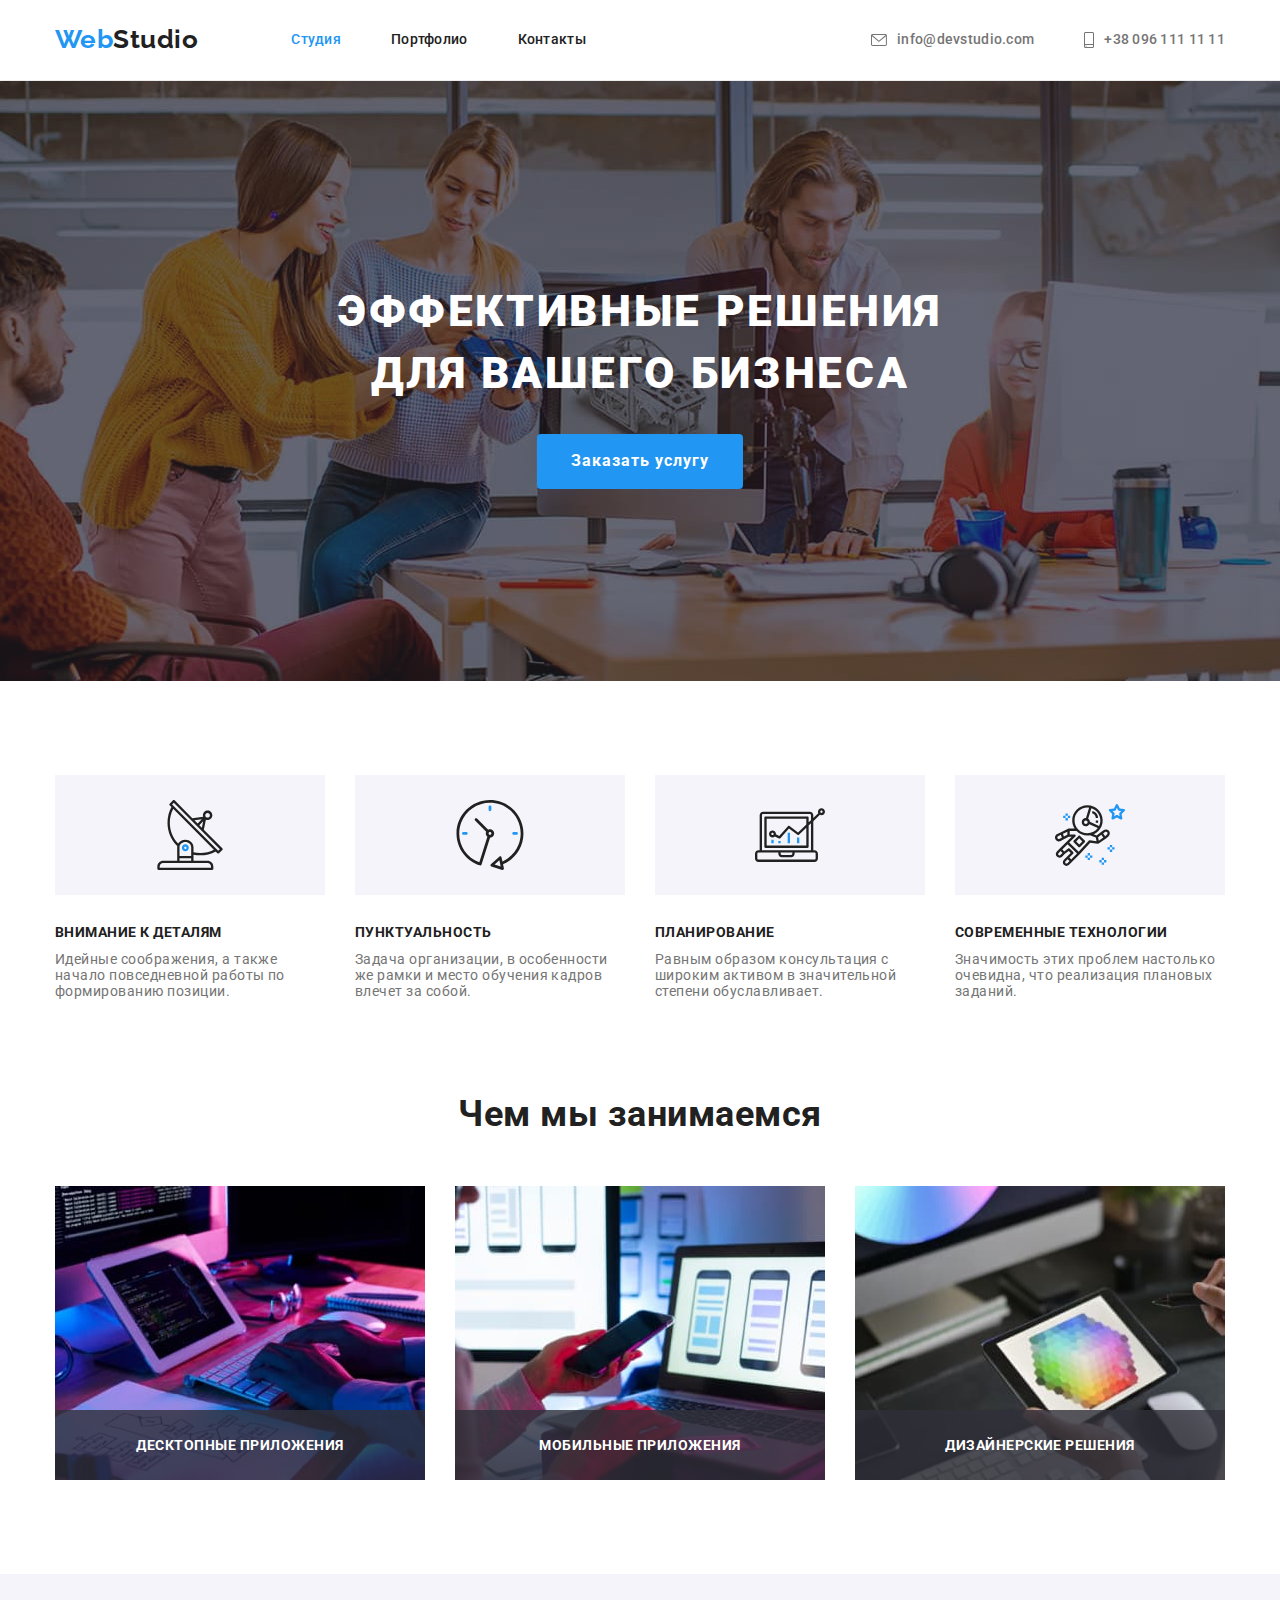
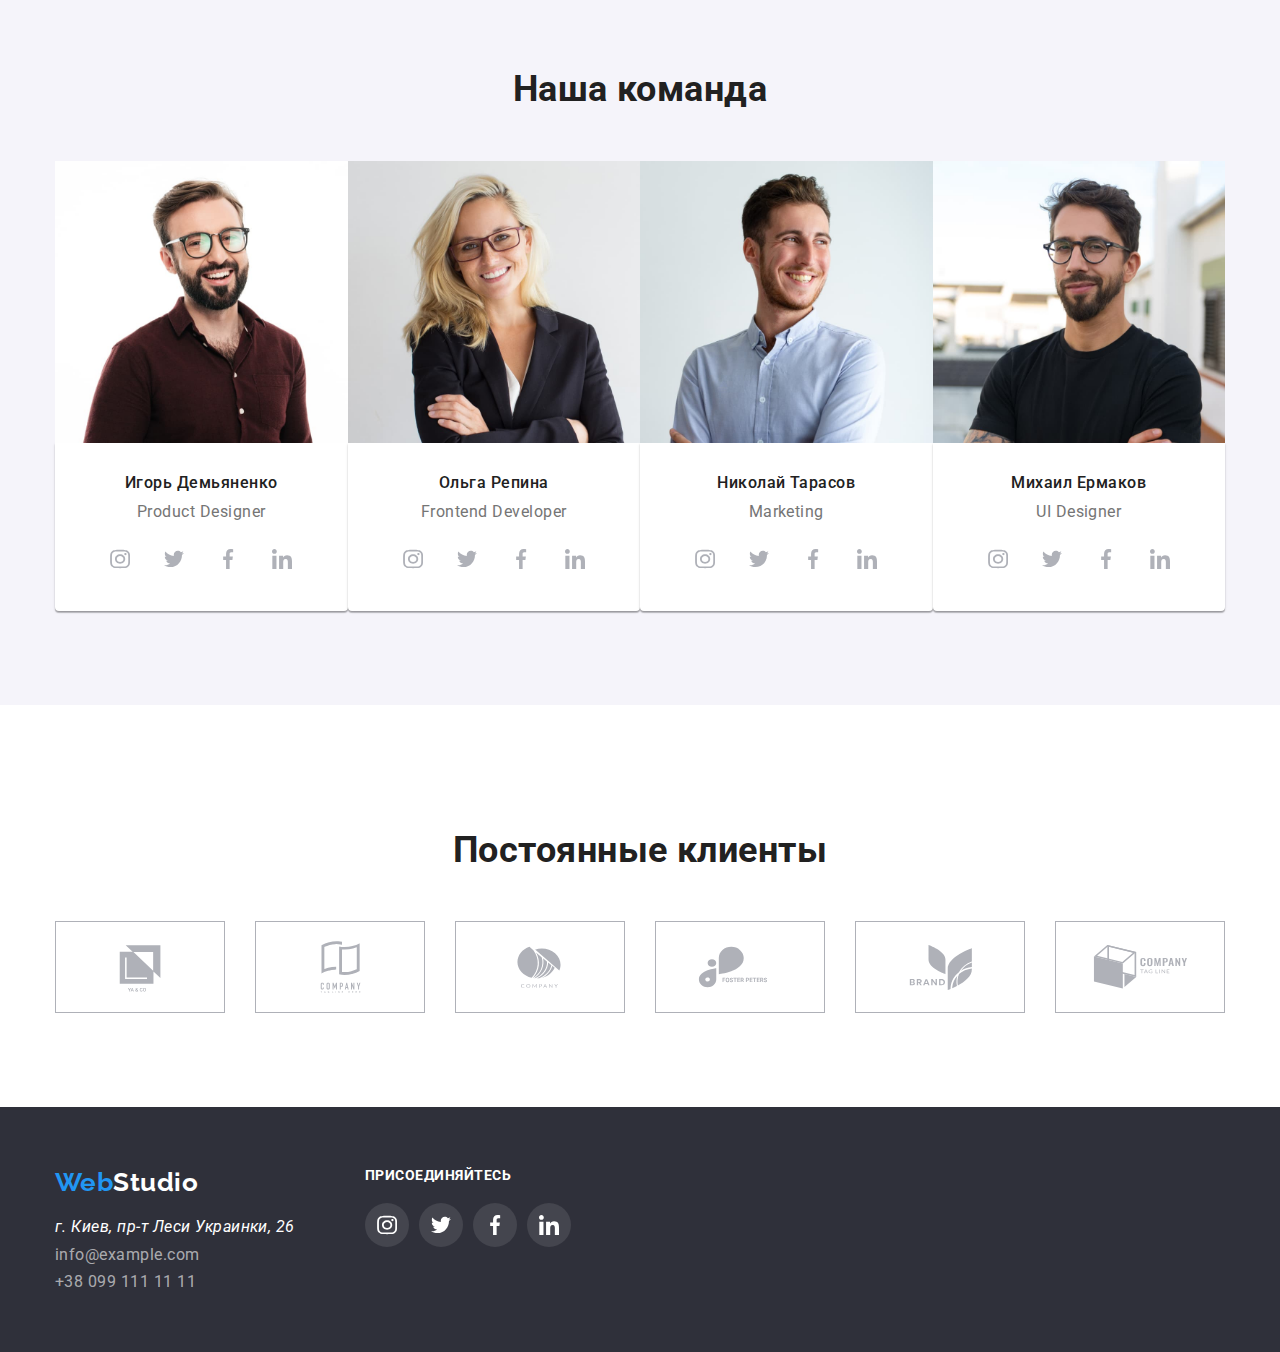
==== index.html @ 7fe3af75 "абсолютное позиционирование в секции "чем мы занимаемся"" ====
<!DOCTYPE html>
<html lang="ru">
<head>
    <meta charset="UTF-8">
    <meta http-equiv="X-UA-Compatible" content="IE=edge">
    <meta name="viewport" content="width=h, initial-scale=1.0">
    <title>Document</title>
    <link rel="preconnect" href="https://fonts.gstatic.com">
    <link href="https://fonts.googleapis.com/css2?family=Raleway:wght@700&family=Roboto:wght@400;500;700;900&display=swap"
        rel="stylesheet">
    <link rel="stylesheet" href="https://cdnjs.cloudflare.com/ajax/libs/modern-normalize/1.0.0/modern-normalize.min.css">
    <link rel="stylesheet" href="./css/styles.css"> 
</head>
<body >
    <!--Хэдер-->
<header class="header">
    <div class="container main-nav">
        <nav class="nav">
        <a href="" class="logo">Web<span class="logo-accent">Studio</span> </a>
        <ul class="nav-list">
            <li class="nav-list-item"><a href="" class="link current">Студия</a></li>
            <li class="nav-list-item"><a href="./portfolio.html" class="link">Портфолио</a></li>
            <li class="nav-list-item"><a href="#contacts" class="link">Контакты</a></li>
        </ul>
        </nav>
        <ul class="list-contacts">
        <li class="item-contacts"><a href="mailto:info@devstudio.com" class="header-contacts">
             <svg class="header-icon" width="16" height="12"><use href="./images/icons/symbol-defs.svg#icon-envelope-opt"></use></svg> info@devstudio.com</a>
        </li>
        <li class="item-contacts"><a href="tel:+380961111111" class="header-contacts"> 
            <svg class="header-icon" width="10" height="16"><use href="./images/icons/symbol-defs.svg#icon-smartphone-opt"></use></svg> +38 096 111 11 11 </a>
        </li>
        </ul>
    </div>
</header>
<!--Основной блок-->
<main>
<!--герой-->
    <section class="hero">
        <div class="overlay">
        <h1 class="hero-title">Эффективные решения для вашего бизнеса</h1>
        <button type="button" class="hero-button">Заказать услугу</button>
        </div>
    </section>
<!--Особенности-->
    <section class="section features">
        <div class="container">
            <h2 class="hidden">Особенности</h2>
            <ul class="list-features">
                <li class="list-features-item">
                    <div class="icon-background">
                    <svg class="features-icon" width="70" height="70">
                        <use href="./images/icons/symbol-defs.svg#icon-antenna"></use>
                    </svg>
                    </div>
                <h3 class="subtitle">Внимание к деталям</h3>
                <p class="text">Идейные соображения, а также начало повседневной работы по формированию позиции.</p>
                </li>
                <li class="list-features-item">
                    <div class="icon-background">
                    <svg class="features-icon" width="70" height="70">
                        <use href="./images/icons/symbol-defs.svg#icon-clock"></use>
                    </svg>
                    </div>
                <h3 class="subtitle">Пунктуальность</h3>
                <p class="text">Задача организации, в особенности же рамки и место обучения кадров влечет за собой.</p>
                </li>
                <li class="list-features-item">
                    <div class="icon-background">
                    <svg class="features-icon" width="70" height="70">
                        <use href="./images/icons/symbol-defs.svg#icon-diagram"></use>
                    </svg>
                    </div>
                <h3 class="subtitle">Планирование</h3>
                <p class="text">Равным образом консультация с широким активом в значительной степени обуславливает.</p>
                </li>
                <li class="list-features-item">
                    <div class="icon-background">
                    <svg class="features-icon" width="70" height="70">
                        <use href="./images/icons/symbol-defs.svg#icon-astronaut"></use>
                    </svg>
                    </div>
                <h3 class="subtitle">Современные технологии</h3>
                <p class="text">Значимость этих проблем настолько очевидна, что реализация плановых заданий.</p>
                </li>
            </ul>
    </div>
    </section>
<!--Чем мы занимаемся-->
    <section class="section doing">
        <div class="container">
            <h2 class="studio-section-title">Чем мы занимаемся</h2>
            <ul class="list-doing">
                <li> <div class="doing-thumb"> <img src="images/box1(1).jpg" alt="работа за ноутбуком" width="370"> <p class="doing-action">десктопные приложения</p> </div> </li>
                <li> <div class="doing-thumb"> <img src="images/box2(1).jpg" alt="мобильный телефон" width="370"> <p class="doing-action">мобильные приложения</p> </div> </li> 
                <li> <div class="doing-thumb"> <img src="images/box3(1).jpg" alt="цветовые решения" width="370"> <p class="doing-action">дизайнерские решения</p> </div> </li>
            </ul>
        </div>
    </section>
 <!--Команда-->
    <section class="section team">
        <div class="container">
            <h2 class="studio-section-title">Наша команда</h2>
            <ul class="list-team">
                <li> <img class="img-team" src="images/img-1.jpg" alt="фото" width="270">
                    <div class="wrapper-team" ><h3 class="subtitle">Игорь Демьяненко</h3>
                    <p class="text">Product Designer</p>
                    <ul class="team-list-social-media">
                        <li class="team-item-social-media"> 
                        <a class="wrapper-social-link"  href=""> <svg class="team-symbol-link" width="20" height="20"><use href="./images/icons/symbol-defs.svg#icon-instagram-opt"></use></svg> </a>
                        </li>
                        <li class="team-item-social-media"> 
                        <a class="wrapper-social-link" href=""> <svg class="team-symbol-link" width="20" height="20"><use href="./images/icons/symbol-defs.svg#icon-twitter-opt"></use></svg> </a>
                        </li>
                        <li class="team-item-social-media"> 
                        <a class="wrapper-social-link" href=""> <svg class="team-symbol-link" width="20" height="20"><use href="./images/icons/symbol-defs.svg#icon-facebook-opt"></use></svg> </a>
                        </li>
                        <li class="team-item-social-media"> 
                        <a class="wrapper-social-link" href=""> <svg class="team-symbol-link" width="20" height="20"><use href="./images/icons/symbol-defs.svg#icon-linkedin-opt"></use></svg> </a>
                        </li>
                    </ul>
                    </div>
                    
                </li>
                <li> <img class="img-team" src="images/img-2.jpg" alt="фото" width="270">
                    <div class="wrapper-team"><h3 class="subtitle">Ольга Репина</h3>
                    <p class="text">Frontend Developer</p>
                    <ul class="team-list-social-media">
                        <li class="team-item-social-media">
                            <a class="wrapper-social-link" href=""> <svg class="team-symbol-link" width="20" height="20">
                                    <use href="./images/icons/symbol-defs.svg#icon-instagram-opt"></use>
                                </svg> </a>
                        </li>
                        <li class="team-item-social-media">
                            <a class="wrapper-social-link" href=""> <svg class="team-symbol-link" width="20" height="20">
                                    <use href="./images/icons/symbol-defs.svg#icon-twitter-opt"></use>
                                </svg> </a>
                        </li>
                        <li class="team-item-social-media">
                            <a class="wrapper-social-link" href=""> <svg class="team-symbol-link" width="20" height="20">
                                    <use href="./images/icons/symbol-defs.svg#icon-facebook-opt"></use>
                                </svg> </a>
                        </li>
                        <li class="team-item-social-media">
                            <a class="wrapper-social-link" href=""> <svg class="team-symbol-link" width="20" height="20">
                                    <use href="./images/icons/symbol-defs.svg#icon-linkedin-opt"></use>
                                </svg> </a>
                        </li>
                    </ul>
                </div>
                </li>
                <li> <img class="img-team" src="images/img-3.jpg" alt="фото" width="270">
                   <div class="wrapper-team"><h3 class="subtitle">Николай Тарасов</h3>
                <p class="text">Marketing</p>
                <ul class="team-list-social-media">
                    <li class="team-item-social-media">
                        <a class="wrapper-social-link" href=""> <svg class="team-symbol-link" width="20" height="20">
                                <use href="./images/icons/symbol-defs.svg#icon-instagram-opt"></use>
                            </svg> </a>
                    </li>
                    <li class="team-item-social-media">
                        <a class="wrapper-social-link" href=""> <svg class="team-symbol-link" width="20" height="20">
                                <use href="./images/icons/symbol-defs.svg#icon-twitter-opt"></use>
                            </svg> </a>
                    </li>
                    <li class="team-item-social-media">
                        <a class="wrapper-social-link" href=""> <svg class="team-symbol-link" width="20" height="20">
                                <use href="./images/icons/symbol-defs.svg#icon-facebook-opt"></use>
                            </svg> </a>
                    </li>
                    <li class="team-item-social-media">
                        <a class="wrapper-social-link" href=""> <svg class="team-symbol-link" width="20" height="20">
                                <use href="./images/icons/symbol-defs.svg#icon-linkedin-opt"></use>
                            </svg> </a>
                    </li>
                </ul>
            </div>
                </li>
                <li> <img class="img-team" src="images/img-4.jpg" alt="фото" width="270">
                    <div class="wrapper-team"><h3 class="subtitle">Михаил Ермаков</h3>
                    <p class="text">UI Designer</p>
                    <ul class="team-list-social-media">
                        <li class="team-item-social-media">
                            <a class="wrapper-social-link" href=""> <svg class="team-symbol-link" width="20" height="20">
                                    <use href="./images/icons/symbol-defs.svg#icon-instagram-opt"></use>
                                </svg> </a>
                        </li>
                        <li class="team-item-social-media">
                            <a class="wrapper-social-link" href=""> <svg class="team-symbol-link" width="20" height="20">
                                    <use href="./images/icons/symbol-defs.svg#icon-twitter-opt"></use>
                                </svg> </a>
                        </li>
                        <li class="team-item-social-media">
                            <a class="wrapper-social-link" href=""> <svg class="team-symbol-link" width="20" height="20">
                                    <use href="./images/icons/symbol-defs.svg#icon-facebook-opt"></use>
                                </svg> </a>
                        </li>
                        <li class="team-item-social-media">
                            <a class="wrapper-social-link" href=""> <svg class="team-symbol-link" width="20" height="20">
                                    <use href="./images/icons/symbol-defs.svg#icon-linkedin-opt"></use>
                                </svg> </a>
                        </li>
                    </ul>
                </div>
                </li>
            </ul>
        </div>
    </section>
</main>

<!-- Постоянные клиенты-->

<section class="section">
    <div class="container">
        <h2 class="title-clients">Постоянные клиенты</h2>
        <ul class="list-clients">
            <li> 
                <a class="clients-border" href=""> <SVG class="clients-icon" width="106" height="60"><use href="./images/icons/symbol-defs.svg#icon-Logo-opt1"></use></SVG></a>
            </li>
            <li>
                 <a class="clients-border" href=""> <SVG class="clients-icon" width="106" height="60"><use href="./images/icons/symbol-defs.svg#icon-Logo-opt2"></use></SVG></a>
            </li>
            <li>
                 <a class="clients-border" href=""> <SVG class="clients-icon" width="106" height="60"><use href="./images/icons/symbol-defs.svg#icon-Logo-opt3"></use></SVG></a>
            </li>
            <li> 
                <a class="clients-border" href=""><SVG class="clients-icon" width="106" height="60"><use href="./images/icons/symbol-defs.svg#icon-Logo-opt4"></use> </SVG></a>
            </li>
            <li> 
                <a class="clients-border" href=""><SVG class="clients-icon" width="106" height="60"><use href="./images/icons/symbol-defs.svg#icon-Logo-opt5"></use></SVG></a>
            </li>
            <li> 
                <a class="clients-border" href=""><SVG class="clients-icon" width="106" height="60"><use href="./images/icons/symbol-defs.svg#icon-Logo-opt6"></use></SVG></a>
            </li>
        </ul>
    </div>
</section>
 
<!--Подвал-->
<footer class="footer" id="contacts">
    <div class="container">
    <div>
        <a href="" class="logo">Web<span class="logo-accent">Studio</span></a>
        <address>
            <ul>
                <li>
                    <p class="footer-address">г. Киев, пр-т Леси Украинки, 26</p>
                </li>
                <li><a href="mailto:info@example.com" class="footer-contacts">info@example.com</a></li>
                <li><a href="tel:+380991111111" class="footer-contacts">+38 099 111 11 11</a></li>
            </ul>
        </address>
    </div>
    <div class="footer-links">
        <p class="text">присоединяйтесь</p>
    <ul class="footer-social-list">
        <li class="footer-social-item">
            <a class="footer-social-border" href=""> <svg class="footer-social-icon" width="20" height="20">
                    <use href="./images/icons/symbol-defs.svg#icon-instagram-opt"></use>
                </svg> </a>
        </li>
        <li class="footer-social-item">
            <a class="footer-social-border" href=""> <svg class="footer-social-icon" width="20" height="20">
                    <use href="./images/icons/symbol-defs.svg#icon-twitter-opt"></use>
                </svg> </a>
        </li>
        <li class="footer-social-item">
            <a class="footer-social-border" href=""> <svg class="footer-social-icon" width="20" height="20">
                    <use href="./images/icons/symbol-defs.svg#icon-facebook-opt"></use>
                </svg> </a>
        </li>
        <li class="footer-social-item">
            <a class="footer-social-border" href=""> <svg class="footer-social-icon" width="20" height="20">
                    <use href="./images/icons/symbol-defs.svg#icon-linkedin-opt"></use>
                </svg> </a>
        </li>
    </ul>
    </div>
    </div>
</footer>
</body>
</html>
---- css/styles.css ----
:root {
  --primery-text-coloure: #212121;
  --secondary-text-coloure: #757575;
  --accent-coloure: #2196f3;
}
html {
  box-sizing: border-box;
}
*,
*::before,
*::after {
  box-sizing: inherit;
}
body {
  background-color: #ffffff;
  color: var(--secondary-text-coloure);
  font-family: Roboto, sans-serif;
  letter-spacing: 0.03em;
  margin: 0px;
}

/* Утилиты */

.hidden {
  display: none;
}

ul {
  padding-left: 0px;
  margin-top: 0px;
  margin-bottom: 0px;
  list-style-type: none;
}

a {
  text-decoration: none;
}

p {
  margin-top: 0px;
  margin-bottom: 0;
}

h3 {
  margin-top: 0px;
  margin-bottom: 10px;
}

img {
  display: block;
  width: 100%;
  height: auto;
}

/* Контейнер */

.container {
  width: 1200px;
  padding-left: 15px;
  padding-right: 15px;
  margin-right: auto;
  margin-left: auto;
}

/* Хэдер */

.header {
  border-bottom: 1px solid #ececec;
}
.main-nav {
  display: flex;
  align-items: center;
}

.nav {
  display: flex;
}

.nav-list {
  display: flex;
}

.nav-list-item {
  margin-right: 50px;
}
.nav-list-item:last-child {
  margin-right: 0px;
}

.logo {
  display: block;
  padding-top: 24px;
  padding-bottom: 25px;
  margin-right: 93px;

  color: var(--accent-coloure);
  font-family: Raleway;
  font-weight: 700;
  font-size: 26px;
  line-height: 1.2;
}
.logo-accent {
  font-family: Raleway;
  font-weight: 700;
  font-size: 26px;
  line-height: 1.2;
  color: var(--primery-text-coloure);
}
.footer .logo {
  display: inline-block;
  padding-top: 0px;
  padding-bottom: 0px;
  margin-bottom: 20px;
  margin-right: 0px;
}
.nav .link {
  display: block;
  padding-top: 32px;
  padding-bottom: 32px;

  color: var(--primery-text-coloure);
  font-weight: 500;
  font-size: 14px;
  line-height: 1.1;
  letter-spacing: 0.02em;
}
.nav .link:hover,
.nav .link:focus,
.nav .link:active {
  color: var(--accent-coloure);
}
.link.current {
  color: var(--accent-coloure);
}
.list-contacts {
  display: flex;
  margin-left: auto;
}
.item-contacts + .item-contacts {
  margin-left: 50px;
}

.header-contacts {
  color: var(--secondary-text-coloure);
  font-weight: 500;
  font-size: 14px;
  line-height: 1.1;
  letter-spacing: 0.02em;
  display: flex;
  align-items: center;
}
.header-contacts:hover,
.header-contacts:focus {
  color: var(--accent-coloure);
}
.header-icon {
  fill: #757575;
  margin-right: 10px;
}
.header-icon:focus,
.header-icon:hover {
  fill: var(--accent-coloure);
}

/* Основной блок студии */

.overlay {
  max-width: 1600px;
  height: 600px;
  margin-left: auto;
  margin-right: auto;
  background: #c4c4c4;
  background-image: linear-gradient(
      to right,
      rgba(47, 48, 58, 0.4),
      rgba(47, 48, 58, 0.4)
    ),
    url("../images/img-hero-optimiz.jpg");
  background-repeat: no-repeat;
  background-position: center;
  background-size: cover;

  padding-top: 200px;
  padding-bottom: 200px;
}

.hero {
  text-align: center;
}

.hero-title {
  margin-bottom: 30px;
  margin-top: 0px;
  margin-left: auto;
  margin-right: auto;

  font-weight: 900;
  font-size: 44px;
  line-height: 1.4;
  letter-spacing: 0.06em;
  text-transform: uppercase;
  color: #ffffff;

  width: 696px;
}
.hero-button {
  font-weight: 700;
  font-size: 16px;
  line-height: 1.9;
  letter-spacing: 0.06em;
  color: #ffffff;
  background-color: var(--accent-coloure);
  cursor: pointer;
  border-radius: 4px;
  padding: 10px 32px;
  display: inline-block;
  min-width: 200px;
  text-align: center;
  border-color: transparent;
}
.hero-button:focus,
.hero-button:focus {
  background-color: #188ce8;
}
.section {
  padding-top: 94px;
  padding-bottom: 94px;
}

.studio-section-title {
  font-weight: 700;
  font-size: 36px;
  line-height: 1.2;
  text-align: center;
  color: var(--primery-text-coloure);
}

/* Особенности */
.list-features {
  display: flex;
}
.list-features-item + .list-features-item {
  margin-left: 30px;
}
.icon-background {
  display: block;

  margin-bottom: 30px;
  background-color: #f5f4fa;
  width: 270px;
  height: 120px;
  text-align: center;
  padding-top: 25px;
  padding-bottom: 25px;
}

.features .subtitle {
  font-weight: 700;
  font-size: 14px;
  line-height: 1.1;
  text-transform: uppercase;
  color: var(--primery-text-coloure);
}
.features .text {
  font-size: 14px;
  line-height: 1.7x;
}
.studio-section-title {
  margin-bottom: 50px;
  margin-top: 0px;
}

/* Чем мы занимаемся */

.section.doing {
  padding-top: 0px;
}
.list-doing {
  display: flex;
  justify-content: space-between;
}

.doing-thumb {
  position: relative;
}
.doing-action {
  display: inline-block;
  content: "";
  width: 100%;
  height: 70px;
  left: 0;
  bottom: 0;
  position: absolute;
  background: rgba(47, 48, 58, 0.8);
  opacity: 1;
  font-weight: 700;
  font-size: 14px;
  text-align: center;
  padding-top: 27px;
  padding-bottom: 27px;
  text-transform: uppercase;
  color: #ffffff;
}

/* Наша команда */

.team .subtitle {
  font-weight: 500;
  font-size: 16px;
  line-height: 1.2;
  color: var(--primery-text-coloure);
}
.team .text {
  font-size: 16px;
  line-height: 1.2;
}
.team {
  background-color: #f5f4fa;
}
.img-team {
  margin-top: 0px;
}
.team .text {
  margin-top: 0px;
}
.team .list-team {
  display: flex;
  justify-content: space-between;
}
.wrapper-team {
  padding-top: 30px;
  padding-bottom: 30px;
  text-align: center;
  background-color: #ffffff;

  box-shadow: 0px 1px 3px rgba(0, 0, 0, 0.12), 0px 1px 1px rgba(0, 0, 0, 0.14),
    0px 2px 1px rgba(0, 0, 0, 0.2);
  border-radius: 0px 0px 4px 4px;
}
.team-list-social-media {
  display: flex;
  margin-top: 16px;
  justify-content: center;
}
.team-item-social-media + .team-item-social-media {
  margin-left: 10px;
}

.wrapper-social-link {
  display: block;
  width: 44px;
  height: 44px;
  border: none;
  border-radius: 50%;
  padding: 12px;
}
.wrapper-social-link:hover,
.wrapper-social-link:focus {
  background-color: var(--accent-coloure);
}

.team-symbol-link {
  fill: #afb1b8;
}
.wrapper-social-link:hover .team-symbol-link {
  fill: #fff;
}

/* Блок Наши клиенты */

.title-clients {
  margin-bottom: 50px;

  font-weight: 700;
  font-size: 36px;
  line-height: 42px;
  text-align: center;
  color: #212121;
}
.list-clients {
  display: flex;
  justify-content: space-between;
}

.clients-icon {
  fill: #afb1b8;
}
.clients-border {
  display: block;
  border: 1px solid #afb1b8;
  width: 170px;
  height: 92px;
  padding: 16px 32px;
}
.clients-border:focus,
.clients-border:hover {
  border-color: var(--accent-coloure);
}
.clients-border:hover .clients-icon,
.clients-border:focus .clients-icon {
  fill: var(--accent-coloure);
}

/* Основной блок портфолио */

.portfolio-list-button {
  display: flex;
  justify-content: center;
  margin-bottom: 50px;
}
.portfolio-list-button-item + .portfolio-list-button-item {
  margin-left: 8px;
}
.portfolio-button.accent-button {
  color: #ffffff;
  background-color: var(--accent-coloure);
}
.portfolio-button {
  display: inline-block;
  padding-top: 6px;
  padding-bottom: 6px;
  padding-right: 22px;
  padding-left: 22px;

  color: var(--primery-text-coloure);
  background-color: #f5f4fa;
  font-weight: 500;
  font-size: 16px;
  line-height: 1.6;
  text-align: center;
  cursor: pointer;
  border-radius: 4px;
  border: 1px solid transparent;
}
.portfolio-button:focus,
.portfolio-button:hover {
  color: #ffffff;
  background-color: var(--accent-coloure);
  box-shadow: 0px 3px 1px rgba(0, 0, 0, 0.1), 0px 1px 2px rgba(0, 0, 0, 0.08),
    0px 2px 2px rgba(0, 0, 0, 0.12);
}

.portfolio-list-img {
  display: flex;
  flex-wrap: wrap;
}
.portfolio-list-img-item {
  margin-right: 30px;
  margin-bottom: 30px;
}
.portfolio-list-img-item:nth-child(3n) {
  margin-right: 0px;
}
.portfolio-list-img-item:nth-last-child(-n + 3) {
  margin-bottom: 0px;
}
.portfolio-list-img-item:hover {
  box-shadow: 0px 1px 1px rgba(0, 0, 0, 0.12), 0px 4px 4px rgba(0, 0, 0, 0.06);
}

.wrapper {
  padding-top: 20px;
  padding-bottom: 20px;
  padding-left: 24px;
  padding-right: 24px;
  border: 1px solid #eeeeee;
}

.portfolio-subtitle {
  margin-bottom: 4px;
  margin-top: 0px;

  font-weight: 700;
  font-size: 18px;
  line-height: 2;
  letter-spacing: 0.06em;
  color: var(--primery-text-coloure);
}

.portfolio-text {
  font-size: 16px;
  line-height: 1.8;
  color: var(--secondary-text-coloure);
}

/* футер */

.footer {
  background-color: #2f303a;
}
.footer .container {
  padding-top: 60px;
  padding-bottom: 60px;
  display: flex;
}

.footer-contacts {
  color: rgba(255, 255, 255, 0.6);
  font-style: normal;

  display: inline-block;
  margin-top: 9px;
}
.footer-contacts:hover,
.footer-contacts:focus,
.footer-address:hover,
.footer-caddress:focus {
  color: var(--accent-coloure);
}
.footer-address {
  color: #ffffff;
}
.footer .logo-accent {
  color: #ffffff;
}

.footer-links {
  margin-left: 70px;
}
.footer-social-list {
  display: flex;
  margin-top: 20px;
}
.footer-social-border {
  display: block;
  padding: 12px;
  border: 0px;
  border-radius: 50%;
  width: 44px;
  height: 44px;
  background-color: #44454e;
}
.footer-social-border:hover,
.footer-social-border:focus {
  background-color: var(--accent-coloure);
}

.footer-social-icon {
  fill: #ffffff;
}
.footer-social-item + .footer-social-item {
  margin-left: 10px;
}
.footer-links > .text {
  font-weight: 700;
  font-size: 14px;
  line-height: 16px;
  text-transform: uppercase;

  color: #ffffff;
}
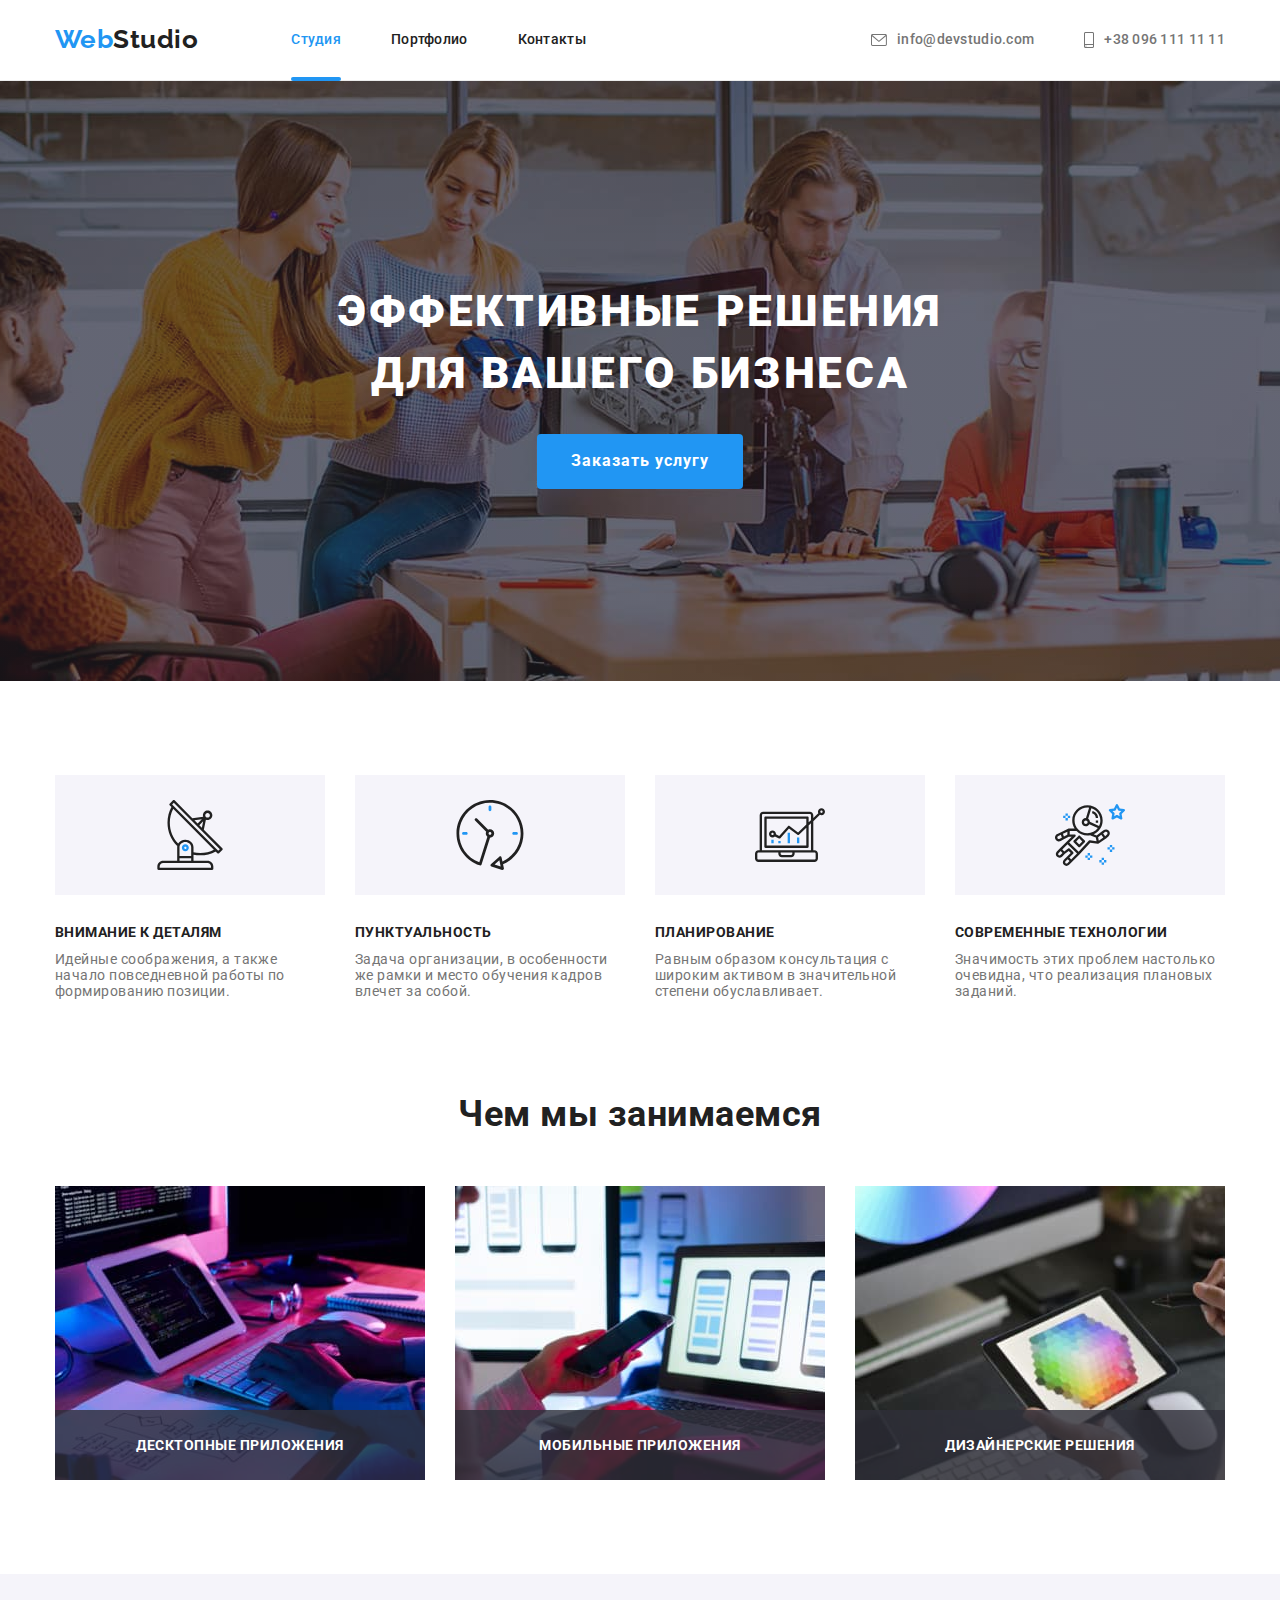
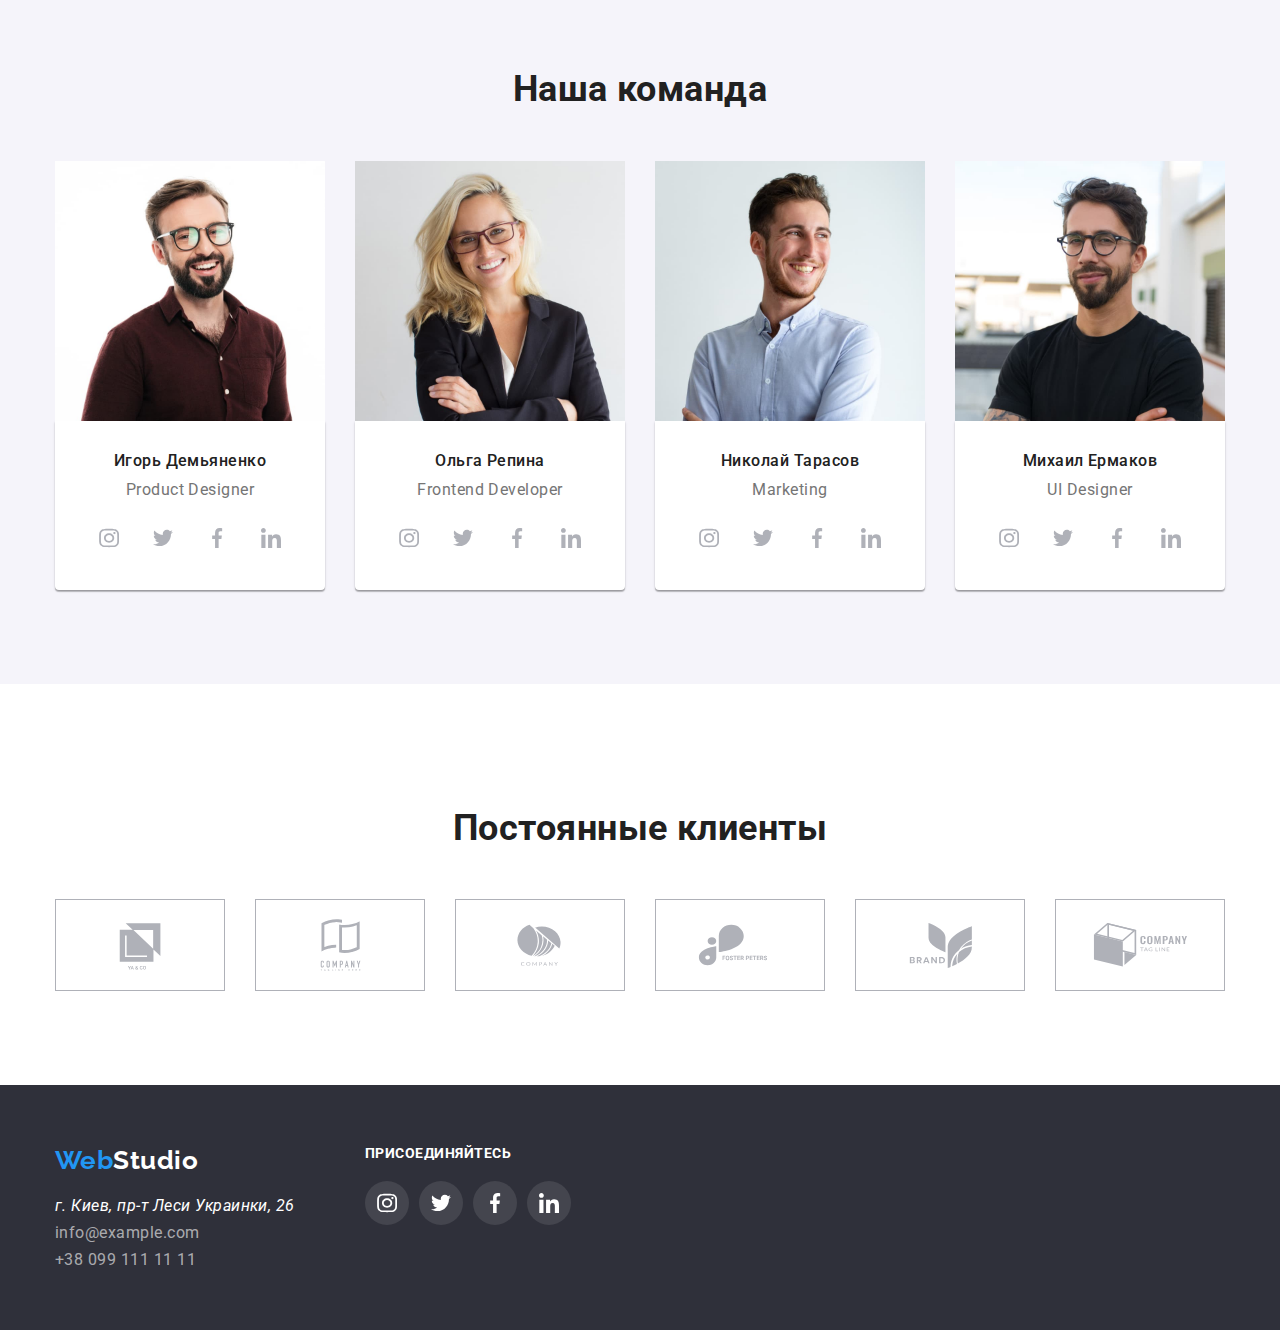
==== commit 098f3b77: "финальные правки" ====
--- a/index.html
+++ b/index.html
@@ -39,7 +39,7 @@
     <section class="hero">
         <div class="overlay">
         <h1 class="hero-title">Эффективные решения для вашего бизнеса</h1>
-        <button type="button" class="hero-button">Заказать услугу</button>
+        <button data-modal-open type="button" class="hero-button" >Заказать услугу</button>
         </div>
     </section>
 <!--Особенности-->
@@ -102,7 +102,7 @@
         <div class="container">
             <h2 class="studio-section-title">Наша команда</h2>
             <ul class="list-team">
-                <li> <img class="img-team" src="images/img-1.jpg" alt="фото" width="270">
+                <li class="team-card"> <img class="img-team" src="images/img-1.jpg" alt="фото" width="270">
                     <div class="wrapper-team" ><h3 class="subtitle">Игорь Демьяненко</h3>
                     <p class="text">Product Designer</p>
                     <ul class="team-list-social-media">
@@ -122,7 +122,7 @@
                     </div>
                     
                 </li>
-                <li> <img class="img-team" src="images/img-2.jpg" alt="фото" width="270">
+                <li class="team-card"> <img class="img-team" src="images/img-2.jpg" alt="фото" width="270">
                     <div class="wrapper-team"><h3 class="subtitle">Ольга Репина</h3>
                     <p class="text">Frontend Developer</p>
                     <ul class="team-list-social-media">
@@ -149,7 +149,7 @@
                     </ul>
                 </div>
                 </li>
-                <li> <img class="img-team" src="images/img-3.jpg" alt="фото" width="270">
+                <li class="team-card"> <img class="img-team" src="images/img-3.jpg" alt="фото" width="270">
                    <div class="wrapper-team"><h3 class="subtitle">Николай Тарасов</h3>
                 <p class="text">Marketing</p>
                 <ul class="team-list-social-media">
@@ -176,7 +176,7 @@
                 </ul>
             </div>
                 </li>
-                <li> <img class="img-team" src="images/img-4.jpg" alt="фото" width="270">
+                <li class="team-card"> <img class="img-team" src="images/img-4.jpg" alt="фото" width="270">
                     <div class="wrapper-team"><h3 class="subtitle">Михаил Ермаков</h3>
                     <p class="text">UI Designer</p>
                     <ul class="team-list-social-media">
@@ -278,5 +278,15 @@
     </div>
     </div>
 </footer>
+
+<!--Модалка-->
+<div class="backdrop is-hidden" data-modal>
+    <div class="modal">
+        <button data-modal-close  type="button" class="modal-button"></button>
+    </div>
+</div>
+
+<!--Скрипт-->
+<script src="./js/modal.js"></script>
 </body>
 </html>--- a/css/styles.css
+++ b/css/styles.css
@@ -123,6 +123,8 @@
   font-size: 14px;
   line-height: 1.1;
   letter-spacing: 0.02em;
+
+  transition: color 250ms cubic-bezier(0.4, 0, 0.2, 1);
 }
 .nav .link:hover,
 .nav .link:focus,
@@ -131,7 +133,21 @@
 }
 .link.current {
   color: var(--accent-coloure);
-}
+  position: relative;
+}
+
+.link.current::after {
+  display: block;
+  position: absolute;
+  content: "";
+  bottom: -2px;
+  left: 0;
+  width: 100%;
+  height: 4px;
+  background: var(--accent-coloure);
+  border-radius: 2px;
+}
+
 .list-contacts {
   display: flex;
   margin-left: auto;
@@ -148,17 +164,22 @@
   letter-spacing: 0.02em;
   display: flex;
   align-items: center;
+
+  transition: color 250ms cubic-bezier(0.4, 0, 0.2, 1);
 }
 .header-contacts:hover,
 .header-contacts:focus {
   color: var(--accent-coloure);
 }
+
 .header-icon {
   fill: #757575;
   margin-right: 10px;
-}
-.header-icon:focus,
-.header-icon:hover {
+
+  transition: fill 250ms cubic-bezier(0.4, 0, 0.2, 1);
+}
+.header-contacts:hover .header-icon,
+.header-contacts:focus .header-icon {
   fill: var(--accent-coloure);
 }
 
@@ -217,9 +238,11 @@
   min-width: 200px;
   text-align: center;
   border-color: transparent;
+
+  transition: background-color 250ms cubic-bezier(0.4, 0, 0.2, 1);
 }
 .hero-button:focus,
-.hero-button:focus {
+.hero-button:hover {
   background-color: #188ce8;
 }
 .section {
@@ -325,7 +348,9 @@
 }
 .team .list-team {
   display: flex;
-  justify-content: space-between;
+}
+.team-card + .team-card {
+  margin-left: 30px;
 }
 .wrapper-team {
   padding-top: 30px;
@@ -353,6 +378,8 @@
   border: none;
   border-radius: 50%;
   padding: 12px;
+
+  transition: background-color 250ms cubic-bezier(0.4, 0, 0.2, 1);
 }
 .wrapper-social-link:hover,
 .wrapper-social-link:focus {
@@ -361,8 +388,11 @@
 
 .team-symbol-link {
   fill: #afb1b8;
-}
-.wrapper-social-link:hover .team-symbol-link {
+
+  transition: fill 250ms cubic-bezier(0.4, 0, 0.2, 1);
+}
+.wrapper-social-link:hover .team-symbol-link,
+.wrapper-social-link:focus .team-symbol-link {
   fill: #fff;
 }
 
@@ -384,13 +414,18 @@
 
 .clients-icon {
   fill: #afb1b8;
-}
+
+  transition: fill 250ms cubic-bezier(0.4, 0, 0.2, 1);
+}
+
 .clients-border {
   display: block;
   border: 1px solid #afb1b8;
   width: 170px;
   height: 92px;
   padding: 16px 32px;
+
+  transition: border-color 250ms cubic-bezier(0.4, 0, 0.2, 1);
 }
 .clients-border:focus,
 .clients-border:hover {
@@ -431,6 +466,10 @@
   cursor: pointer;
   border-radius: 4px;
   border: 1px solid transparent;
+
+  transition: color 250ms cubic-bezier(0.4, 0, 0.2, 1),
+    background-color 250ms cubic-bezier(0.4, 0, 0.2, 1),
+    box-shadow 250ms cubic-bezier(0.4, 0, 0.2, 1);
 }
 .portfolio-button:focus,
 .portfolio-button:hover {
@@ -447,6 +486,8 @@
 .portfolio-list-img-item {
   margin-right: 30px;
   margin-bottom: 30px;
+
+  transition: box-shadow 250ms cubic-bezier(0.4, 0, 0.2, 1);
 }
 .portfolio-list-img-item:nth-child(3n) {
   margin-right: 0px;
@@ -483,6 +524,40 @@
   color: var(--secondary-text-coloure);
 }
 
+.portfolio-thumb {
+  position: relative;
+  overflow: hidden;
+}
+.portfolio-action {
+  display: inline-block;
+  content: "";
+  width: 100%;
+  height: 100%;
+  left: 0;
+  bottom: 0;
+  position: absolute;
+  background: rgba(33, 150, 243, 0.9);
+  font-weight: 700;
+  font-size: 14px;
+  text-align: center;
+  padding-top: 63px;
+  padding-bottom: 63px;
+  padding-left: 24px;
+  padding-right: 24px;
+  font-size: 18px;
+  line-height: 1.6;
+  font-weight: 400;
+  color: #ffffff;
+
+  transform: translateY(100%);
+  transition: transform 250ms cubic-bezier(0.4, 0, 0.2, 1);
+}
+
+.card-hover:hover .portfolio-action,
+.card-hover:focus .portfolio-action {
+  transform: translateY(0);
+}
+
 /* футер */
 
 .footer {
@@ -500,15 +575,19 @@
 
   display: inline-block;
   margin-top: 9px;
+
+  transition: color 250ms cubic-bezier(0.4, 0, 0.2, 1);
 }
 .footer-contacts:hover,
 .footer-contacts:focus,
 .footer-address:hover,
-.footer-caddress:focus {
+.footer-address:focus {
   color: var(--accent-coloure);
 }
 .footer-address {
   color: #ffffff;
+
+  transition: color 250ms cubic-bezier(0.4, 0, 0.2, 1);
 }
 .footer .logo-accent {
   color: #ffffff;
@@ -529,6 +608,8 @@
   width: 44px;
   height: 44px;
   background-color: #44454e;
+
+  transition: background-color 250ms cubic-bezier(0.4, 0, 0.2, 1);
 }
 .footer-social-border:hover,
 .footer-social-border:focus {
@@ -549,3 +630,47 @@
 
   color: #ffffff;
 }
+
+/* Модалка */
+.backdrop {
+  position: fixed;
+  top: 0;
+  left: 0;
+  width: 100%;
+  height: 100%;
+  background-color: rgba(0, 0, 0, 0.2);
+  opacity: 1;
+
+  transition: opacity 250ms cubic-bezier(0.4, 0, 0.2, 1);
+}
+.backdrop.is-hidden {
+  opacity: 0;
+  pointer-events: none;
+}
+.modal {
+  position: absolute;
+  top: 50%;
+  left: 50%;
+  transform: translate(-50%, -50%) scale(1);
+  transition: transform 250ms cubic-bezier(0.4, 0, 0.2, 1);
+
+  min-width: 528px;
+  min-height: 581px;
+  background-color: #fff;
+}
+.backdrop.is-hidden .modal {
+  transform: translate(-50%, -50%) scale(0.7);
+}
+.modal-button {
+  display: inline-block;
+  margin-top: 11px;
+  margin-left: 490px;
+  border: 1px solid rgba(0, 0, 0, 0.1);
+  width: 30px;
+  height: 30px;
+  border-radius: 50%;
+  background-color: #fff;
+  background-image: url(../images/icons/close.svg);
+  background-repeat: no-repeat;
+  background-position: 50%, 50%;
+}
